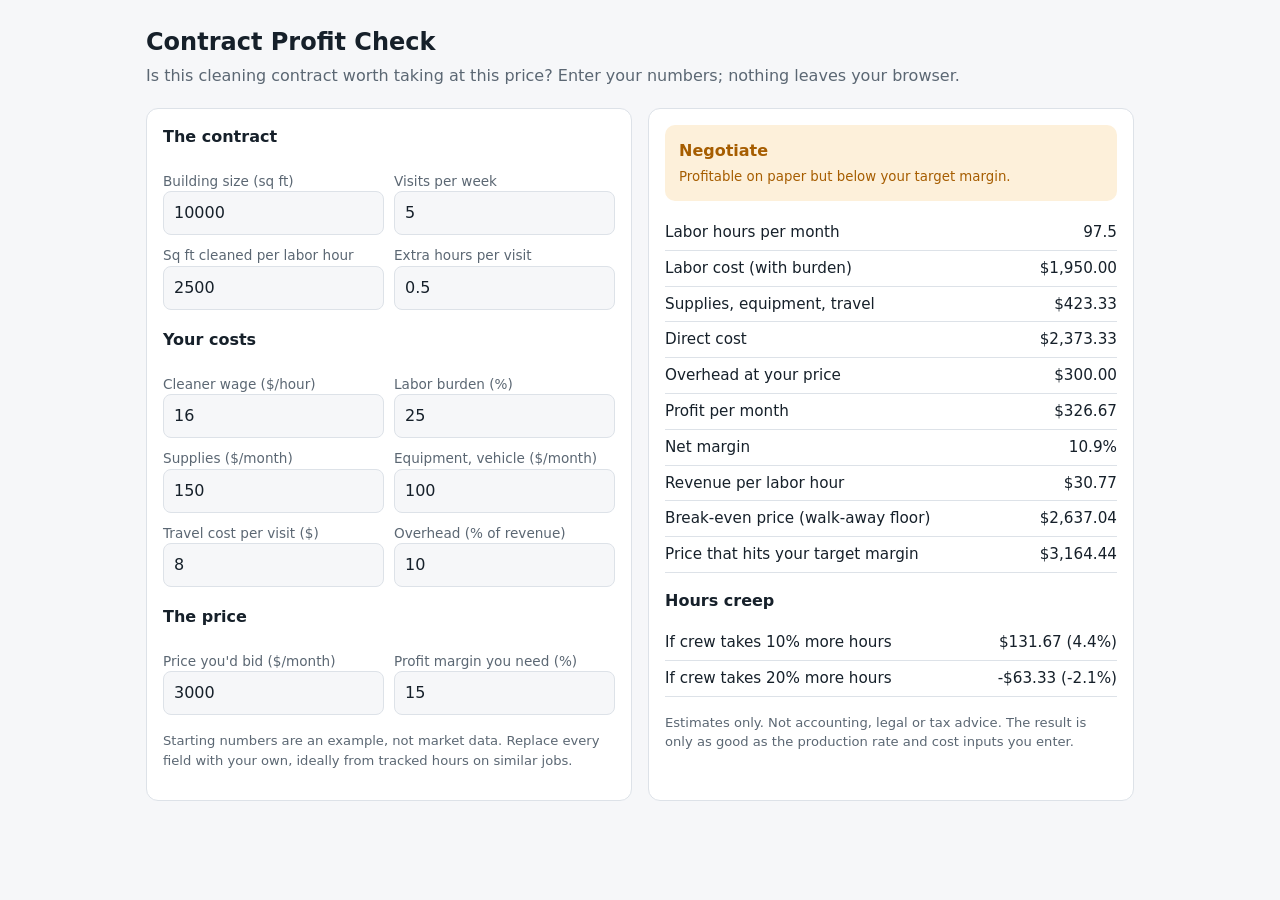
==== index.html @ f7d794c0 "Contract Profit Check: free calculator and spreadsheet Co-Authored-By: Claude Sonnet 5.5 <noreply@an" ====
<!doctype html>
<html lang="en">
<head>
<meta charset="utf-8">
<meta name="viewport" content="width=device-width, initial-scale=1">
<title>Contract Profit Check</title>
<meta name="description" content="Free calculator: enter a commercial cleaning contract's size, labor and costs to see break-even price, profit, and whether to take it.">
<style>
:root{--bg:#f6f7f9;--card:#fff;--ink:#16202a;--mute:#5b6773;--line:#dde2e8;--accent:#0b6b5c;--good:#0b7a4b;--warn:#a65d00;--bad:#b3261e;--goodbg:#e3f4ea;--warnbg:#fdf0da;--badbg:#fbe4e2}
@media (prefers-color-scheme:dark){:root:not([data-theme="light"]){--bg:#0f1418;--card:#171e24;--ink:#e8edf2;--mute:#9aa7b3;--line:#2a343d;--accent:#43c1ab;--good:#5fd39a;--warn:#f0b35a;--bad:#ff8a80;--goodbg:#12301f;--warnbg:#3a2a0e;--badbg:#3d1a18}}
:root[data-theme="dark"]{--bg:#0f1418;--card:#171e24;--ink:#e8edf2;--mute:#9aa7b3;--line:#2a343d;--accent:#43c1ab;--good:#5fd39a;--warn:#f0b35a;--bad:#ff8a80;--goodbg:#12301f;--warnbg:#3a2a0e;--badbg:#3d1a18}
*{box-sizing:border-box}
body{margin:0;background:var(--bg);color:var(--ink);font:16px/1.5 system-ui,-apple-system,Segoe UI,Roboto,sans-serif}
main{max-width:1020px;margin:0 auto;padding:24px 16px 48px}
h1{font-size:1.5rem;margin:0 0 4px}
.sub{color:var(--mute);margin:0 0 20px}
.grid{display:grid;grid-template-columns:1fr 1fr;gap:16px}
@media (max-width:760px){.grid{grid-template-columns:1fr}}
.card{background:var(--card);border:1px solid var(--line);border-radius:12px;padding:16px}
.card h2{font-size:1rem;margin:0 0 12px}
label{display:block;font-size:.85rem;color:var(--mute);margin-top:10px}
input{width:100%;padding:9px 10px;border:1px solid var(--line);border-radius:8px;background:var(--bg);color:var(--ink);font:inherit}
input:focus{outline:2px solid var(--accent);outline-offset:1px}
.row2{display:grid;grid-template-columns:1fr 1fr;gap:10px}
.verdict{border-radius:10px;padding:14px;margin-bottom:14px;font-weight:600}
.verdict small{display:block;font-weight:400;margin-top:4px}
.v-GOOD{background:var(--goodbg);color:var(--good)}.v-NEGOTIATE{background:var(--warnbg);color:var(--warn)}.v-PASS{background:var(--badbg);color:var(--bad)}
table{width:100%;border-collapse:collapse;font-size:.95rem}
td,th{padding:6px 0;border-bottom:1px solid var(--line);text-align:left}
td:last-child,th:last-child{text-align:right;font-variant-numeric:tabular-nums}
.err{color:var(--bad);font-size:.9rem}
.note{color:var(--mute);font-size:.82rem;margin-top:16px}
.cta{display:none;margin-top:14px}
.cta a{color:var(--accent);font-weight:600}
</style>
</head>
<body>
<main>
<h1>Contract Profit Check</h1>
<p class="sub">Is this cleaning contract worth taking at this price? Enter your numbers; nothing leaves your browser.</p>
<div class="grid">
  <section class="card" aria-label="Inputs">
    <h2>The contract</h2>
    <div class="row2">
      <div><label for="sqft">Building size (sq ft)</label><input id="sqft" type="number" inputmode="decimal" min="0" step="any"></div>
      <div><label for="visitsPerWeek">Visits per week</label><input id="visitsPerWeek" type="number" inputmode="decimal" min="0" step="any"></div>
    </div>
    <div class="row2">
      <div><label for="sqftPerHour">Sq ft cleaned per labor hour</label><input id="sqftPerHour" type="number" inputmode="decimal" min="0" step="any"></div>
      <div><label for="extraHoursPerVisit">Extra hours per visit</label><input id="extraHoursPerVisit" type="number" inputmode="decimal" min="0" step="any"></div>
    </div>
    <h2 style="margin-top:18px">Your costs</h2>
    <div class="row2">
      <div><label for="wage">Cleaner wage ($/hour)</label><input id="wage" type="number" inputmode="decimal" min="0" step="any"></div>
      <div><label for="burdenPct">Labor burden (%)</label><input id="burdenPct" type="number" inputmode="decimal" min="0" step="any"></div>
    </div>
    <div class="row2">
      <div><label for="suppliesMonthly">Supplies ($/month)</label><input id="suppliesMonthly" type="number" inputmode="decimal" min="0" step="any"></div>
      <div><label for="equipmentMonthly">Equipment, vehicle ($/month)</label><input id="equipmentMonthly" type="number" inputmode="decimal" min="0" step="any"></div>
    </div>
    <div class="row2">
      <div><label for="travelPerVisit">Travel cost per visit ($)</label><input id="travelPerVisit" type="number" inputmode="decimal" min="0" step="any"></div>
      <div><label for="overheadPct">Overhead (% of revenue)</label><input id="overheadPct" type="number" inputmode="decimal" min="0" step="any"></div>
    </div>
    <h2 style="margin-top:18px">The price</h2>
    <div class="row2">
      <div><label for="quotedMonthly">Price you'd bid ($/month)</label><input id="quotedMonthly" type="number" inputmode="decimal" min="0" step="any"></div>
      <div><label for="targetMarginPct">Profit margin you need (%)</label><input id="targetMarginPct" type="number" inputmode="decimal" min="0" step="any"></div>
    </div>
    <p class="note">Starting numbers are an example, not market data. Replace every field with your own, ideally from tracked hours on similar jobs.</p>
  </section>
  <section class="card" aria-live="polite" aria-label="Results">
    <div id="out"></div>
    <p class="cta" id="cta"></p>
    <p class="note">Estimates only. Not accounting, legal or tax advice. The result is only as good as the production rate and cost inputs you enter.</p>
  </section>
</div>
</main>
<script>
// Single-contract profitability engine for commercial cleaning bids.
// Pure functions, no dependencies. Percentages are fractions (0.25 = 25%).
// All money is per month unless a name says otherwise.

const WEEKS_PER_MONTH = 52 / 12;

const DEFAULTS = Object.freeze({
  sqft: 10000,
  visitsPerWeek: 5,
  sqftPerHour: 2500,        // production rate: sq ft cleaned per labor hour
  extraHoursPerVisit: 0.5,  // setup, restocking, walkthrough, not covered by the rate
  wage: 16,                 // $/hour paid to the cleaner
  burdenPct: 0.25,          // payroll taxes, workers comp, other labor-linked cost
  suppliesMonthly: 150,
  equipmentMonthly: 100,    // equipment wear, replacement, vehicle share
  travelPerVisit: 8,        // fuel and vehicle cost per visit
  overheadPct: 0.10,        // insurance, admin, software, as a share of revenue
  targetMarginPct: 0.15,    // net profit you need on this contract
  quotedMonthly: 3000,      // the price you plan to bid or have been offered
  overruns: [0.10, 0.20],   // "what if the crew needs this much more time"
});

function num(v, name, errors, { min = -Infinity, positive = false } = {}) {
  const n = Number(v);
  if (!Number.isFinite(n)) { errors.push(`${name} must be a number`); return NaN; }
  if (positive && n <= 0) errors.push(`${name} must be greater than 0`);
  else if (n < min) errors.push(`${name} must be at least ${min}`);
  return n;
}

function evaluate(input = {}) {
  const i = { ...DEFAULTS, ...input };
  const errors = [];
  const sqft = num(i.sqft, 'Square feet', errors, { positive: true });
  const visitsPerWeek = num(i.visitsPerWeek, 'Visits per week', errors, { positive: true });
  const sqftPerHour = num(i.sqftPerHour, 'Production rate', errors, { positive: true });
  const extra = num(i.extraHoursPerVisit, 'Extra hours per visit', errors, { min: 0 });
  const wage = num(i.wage, 'Wage', errors, { min: 0 });
  const burden = num(i.burdenPct, 'Labor burden', errors, { min: 0 });
  const supplies = num(i.suppliesMonthly, 'Supplies', errors, { min: 0 });
  const equipment = num(i.equipmentMonthly, 'Equipment', errors, { min: 0 });
  const travel = num(i.travelPerVisit, 'Travel per visit', errors, { min: 0 });
  const overheadPct = num(i.overheadPct, 'Overhead', errors, { min: 0 });
  const targetMargin = num(i.targetMarginPct, 'Target margin', errors, { min: 0 });
  const quoted = num(i.quotedMonthly, 'Quoted price', errors, { min: 0 });
  if (overheadPct + targetMargin >= 1) errors.push('Overhead plus target margin must be under 100%');
  if (errors.length) return { ok: false, errors };

  const visitsPerMonth = visitsPerWeek * WEEKS_PER_MONTH;
  const hoursPerVisit = sqft / sqftPerHour + extra;
  const laborHours = hoursPerVisit * visitsPerMonth;
  const loadedWage = wage * (1 + burden);
  const travelCost = travel * visitsPerMonth;

  const costAt = (hours) => hours * loadedWage + supplies + equipment + travelCost;
  const directCost = costAt(laborHours);

  const breakEven = directCost / (1 - overheadPct);
  const targetPrice = directCost / (1 - overheadPct - targetMargin);

  const outcomeAt = (hours) => {
    const direct = costAt(hours);
    const overhead = overheadPct * quoted;
    const profit = quoted - direct - overhead;
    return {
      laborHours: hours,
      directCost: direct,
      profit,
      margin: quoted > 0 ? profit / quoted : NaN,
    };
  };

  const base = outcomeAt(laborHours);
  // Compare at cent precision so float noise at exactly break-even or target
  // does not flip the verdict.
  const cents = Math.round(base.profit * 100);
  const targetCents = Math.round(targetMargin * quoted * 100);
  const verdict = quoted === 0 ? 'PASS'
    : cents >= targetCents ? 'GOOD'
    : cents >= 0 ? 'NEGOTIATE' : 'PASS';

  return {
    ok: true,
    errors: [],
    visitsPerMonth,
    hoursPerVisit,
    laborHours,
    loadedWage,
    laborCost: laborHours * loadedWage,
    suppliesCost: supplies,
    equipmentCost: equipment,
    travelCost,
    directCost,
    overheadAtQuote: overheadPct * quoted,
    breakEven,
    targetPrice,
    profit: base.profit,
    margin: base.margin,
    revenuePerLaborHour: quoted / laborHours,
    profitPerLaborHour: base.profit / laborHours,
    pricePerSqft: quoted / sqft,
    verdict,
    // How much less than the target price you are quoting (positive = under target price).
    gapToTarget: targetPrice - quoted,
    sensitivity: (i.overruns || []).map((o) => ({ overrun: o, ...outcomeAt(laborHours * (1 + o)) })),
  };
}

const CTA_URL = ""; // set only after the owner approves a destination
const CTA_TEXT = "";
const pctFields = ["burdenPct","overheadPct","targetMarginPct"];
const fields = ["sqft","visitsPerWeek","sqftPerHour","extraHoursPerVisit","wage","burdenPct","suppliesMonthly","equipmentMonthly","travelPerVisit","overheadPct","targetMarginPct","quotedMonthly"];
for (const f of fields) {
  const v = DEFAULTS[f];
  document.getElementById(f).value = pctFields.includes(f) ? +(v*100).toFixed(2) : v;
}
const $ = (n) => (n<0?"-":"") + "$" + Math.abs(n).toLocaleString("en-US",{minimumFractionDigits:2,maximumFractionDigits:2});
const P = (n) => (n*100).toFixed(1) + "%";
const MSG = {
  GOOD: ["Take it", "Meets your margin target at this price."],
  NEGOTIATE: ["Negotiate", "Profitable on paper but below your target margin."],
  PASS: ["Pass at this price", "You lose money after overhead, or the price is zero."],
};
function read() {
  const o = {};
  for (const f of fields) {
    const raw = document.getElementById(f).value;
    o[f] = raw === "" ? NaN : (pctFields.includes(f) ? Number(raw)/100 : Number(raw));
  }
  return o;
}
function render() {
  const r = evaluate(read());
  const out = document.getElementById("out");
  if (!r.ok) { out.innerHTML = '<p class="err">' + r.errors.map(e=>e.replace(/</g,"&lt;")).join("<br>") + '</p>'; return; }
  const [t, d] = MSG[r.verdict];
  const rows = [
    ["Labor hours per month", r.laborHours.toFixed(1)],
    ["Labor cost (with burden)", $(r.laborCost)],
    ["Supplies, equipment, travel", $(r.suppliesCost + r.equipmentCost + r.travelCost)],
    ["Direct cost", $(r.directCost)],
    ["Overhead at your price", $(r.overheadAtQuote)],
    ["Profit per month", $(r.profit)],
    ["Net margin", P(r.margin)],
    ["Revenue per labor hour", $(r.revenuePerLaborHour)],
    ["Break-even price (walk-away floor)", $(r.breakEven)],
    ["Price that hits your target margin", $(r.targetPrice)],
  ];
  const sens = r.sensitivity.map(s => `<tr><td>If crew takes ${(s.overrun*100).toFixed(0)}% more hours</td><td>${$(s.profit)} (${P(s.margin)})</td></tr>`).join("");
  out.innerHTML = `<div class="verdict v-${r.verdict}">${t}<small>${d}</small></div>
    <table><tbody>${rows.map(([a,b])=>`<tr><td>${a}</td><td>${b}</td></tr>`).join("")}</tbody></table>
    <h2 style="margin-top:16px">Hours creep</h2>
    <table><tbody>${sens}</tbody></table>`;
}
document.querySelectorAll("input").forEach(i => i.addEventListener("input", render));
if (CTA_URL) { const c = document.getElementById("cta"); c.style.display="block"; const a = document.createElement("a"); a.href = CTA_URL; a.textContent = CTA_TEXT; c.appendChild(a); }
render();
</script>
</body>
</html>
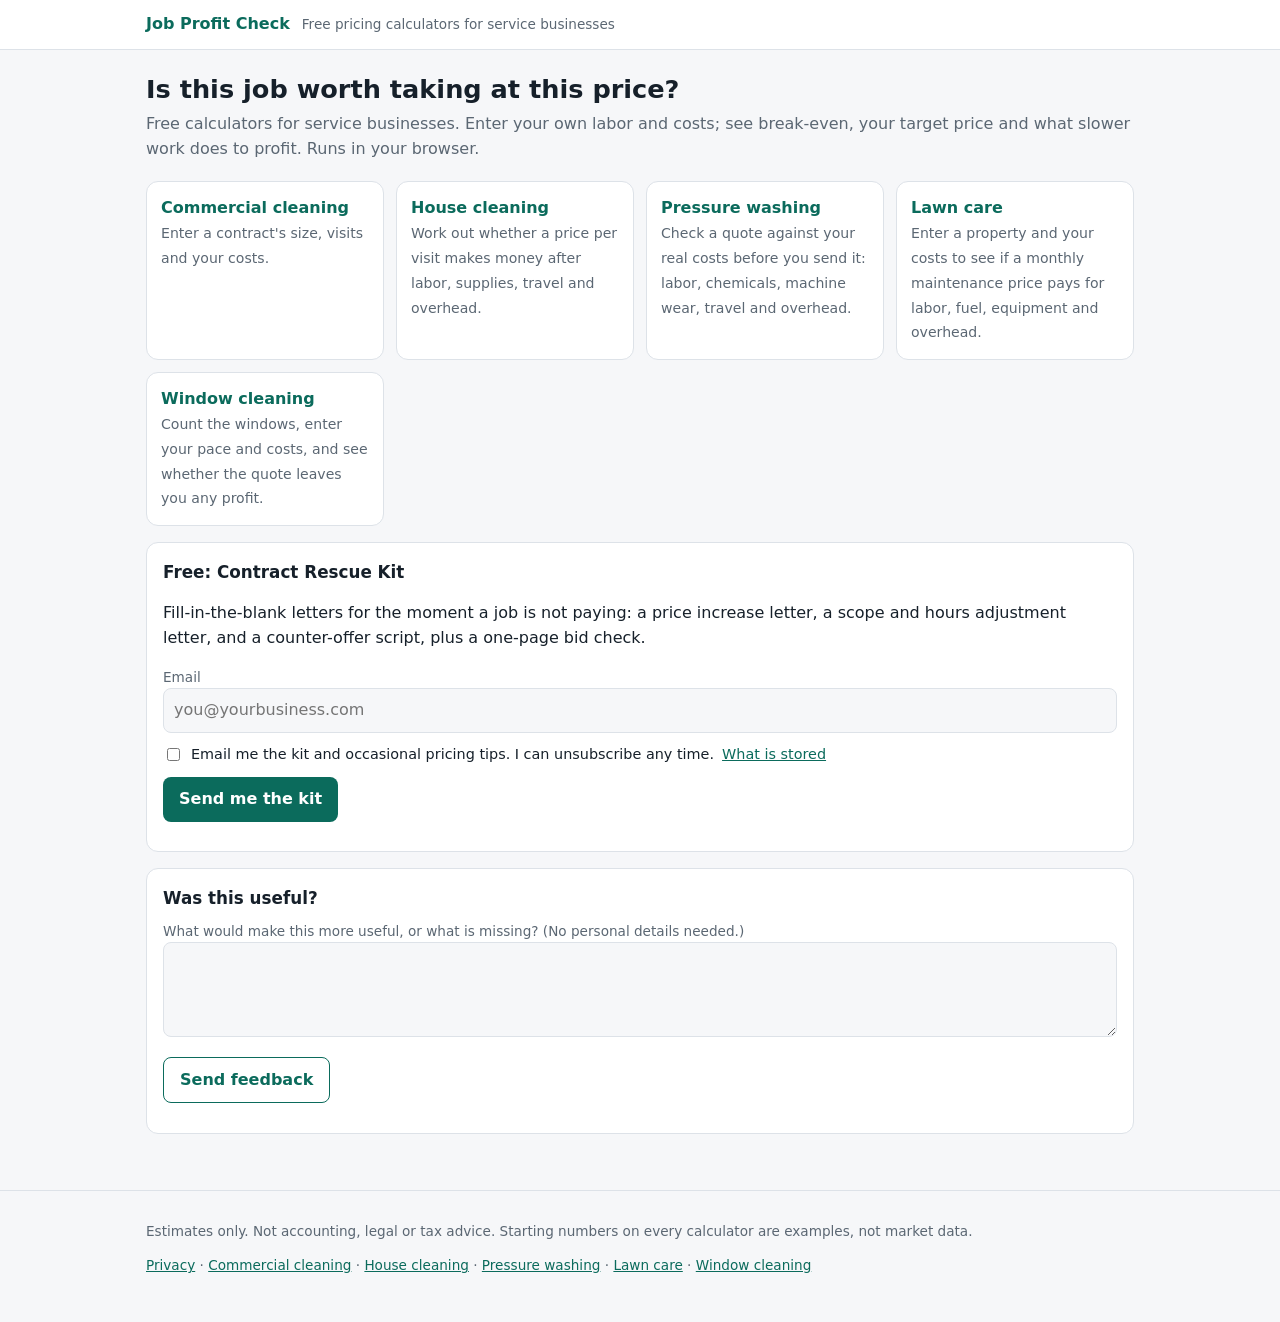
==== commit 03c5b601: "Five trade calculators, hub, rescue kit, privacy, sitemap, analytics and opt-in hooks Co-Authored-By" ====
--- a/index.html
+++ b/index.html
@@ -1,239 +1,45 @@
 <!doctype html>
-<html lang="en">
-<head>
-<meta charset="utf-8">
-<meta name="viewport" content="width=device-width, initial-scale=1">
-<title>Contract Profit Check</title>
-<meta name="description" content="Free calculator: enter a commercial cleaning contract's size, labor and costs to see break-even price, profit, and whether to take it.">
-<style>
-:root{--bg:#f6f7f9;--card:#fff;--ink:#16202a;--mute:#5b6773;--line:#dde2e8;--accent:#0b6b5c;--good:#0b7a4b;--warn:#a65d00;--bad:#b3261e;--goodbg:#e3f4ea;--warnbg:#fdf0da;--badbg:#fbe4e2}
-@media (prefers-color-scheme:dark){:root:not([data-theme="light"]){--bg:#0f1418;--card:#171e24;--ink:#e8edf2;--mute:#9aa7b3;--line:#2a343d;--accent:#43c1ab;--good:#5fd39a;--warn:#f0b35a;--bad:#ff8a80;--goodbg:#12301f;--warnbg:#3a2a0e;--badbg:#3d1a18}}
-:root[data-theme="dark"]{--bg:#0f1418;--card:#171e24;--ink:#e8edf2;--mute:#9aa7b3;--line:#2a343d;--accent:#43c1ab;--good:#5fd39a;--warn:#f0b35a;--bad:#ff8a80;--goodbg:#12301f;--warnbg:#3a2a0e;--badbg:#3d1a18}
-*{box-sizing:border-box}
-body{margin:0;background:var(--bg);color:var(--ink);font:16px/1.5 system-ui,-apple-system,Segoe UI,Roboto,sans-serif}
-main{max-width:1020px;margin:0 auto;padding:24px 16px 48px}
-h1{font-size:1.5rem;margin:0 0 4px}
-.sub{color:var(--mute);margin:0 0 20px}
-.grid{display:grid;grid-template-columns:1fr 1fr;gap:16px}
-@media (max-width:760px){.grid{grid-template-columns:1fr}}
-.card{background:var(--card);border:1px solid var(--line);border-radius:12px;padding:16px}
-.card h2{font-size:1rem;margin:0 0 12px}
-label{display:block;font-size:.85rem;color:var(--mute);margin-top:10px}
-input{width:100%;padding:9px 10px;border:1px solid var(--line);border-radius:8px;background:var(--bg);color:var(--ink);font:inherit}
-input:focus{outline:2px solid var(--accent);outline-offset:1px}
-.row2{display:grid;grid-template-columns:1fr 1fr;gap:10px}
-.verdict{border-radius:10px;padding:14px;margin-bottom:14px;font-weight:600}
-.verdict small{display:block;font-weight:400;margin-top:4px}
-.v-GOOD{background:var(--goodbg);color:var(--good)}.v-NEGOTIATE{background:var(--warnbg);color:var(--warn)}.v-PASS{background:var(--badbg);color:var(--bad)}
-table{width:100%;border-collapse:collapse;font-size:.95rem}
-td,th{padding:6px 0;border-bottom:1px solid var(--line);text-align:left}
-td:last-child,th:last-child{text-align:right;font-variant-numeric:tabular-nums}
-.err{color:var(--bad);font-size:.9rem}
-.note{color:var(--mute);font-size:.82rem;margin-top:16px}
-.cta{display:none;margin-top:14px}
-.cta a{color:var(--accent);font-weight:600}
-</style>
-</head>
-<body>
-<main>
-<h1>Contract Profit Check</h1>
-<p class="sub">Is this cleaning contract worth taking at this price? Enter your numbers; nothing leaves your browser.</p>
-<div class="grid">
-  <section class="card" aria-label="Inputs">
-    <h2>The contract</h2>
-    <div class="row2">
-      <div><label for="sqft">Building size (sq ft)</label><input id="sqft" type="number" inputmode="decimal" min="0" step="any"></div>
-      <div><label for="visitsPerWeek">Visits per week</label><input id="visitsPerWeek" type="number" inputmode="decimal" min="0" step="any"></div>
-    </div>
-    <div class="row2">
-      <div><label for="sqftPerHour">Sq ft cleaned per labor hour</label><input id="sqftPerHour" type="number" inputmode="decimal" min="0" step="any"></div>
-      <div><label for="extraHoursPerVisit">Extra hours per visit</label><input id="extraHoursPerVisit" type="number" inputmode="decimal" min="0" step="any"></div>
-    </div>
-    <h2 style="margin-top:18px">Your costs</h2>
-    <div class="row2">
-      <div><label for="wage">Cleaner wage ($/hour)</label><input id="wage" type="number" inputmode="decimal" min="0" step="any"></div>
-      <div><label for="burdenPct">Labor burden (%)</label><input id="burdenPct" type="number" inputmode="decimal" min="0" step="any"></div>
-    </div>
-    <div class="row2">
-      <div><label for="suppliesMonthly">Supplies ($/month)</label><input id="suppliesMonthly" type="number" inputmode="decimal" min="0" step="any"></div>
-      <div><label for="equipmentMonthly">Equipment, vehicle ($/month)</label><input id="equipmentMonthly" type="number" inputmode="decimal" min="0" step="any"></div>
-    </div>
-    <div class="row2">
-      <div><label for="travelPerVisit">Travel cost per visit ($)</label><input id="travelPerVisit" type="number" inputmode="decimal" min="0" step="any"></div>
-      <div><label for="overheadPct">Overhead (% of revenue)</label><input id="overheadPct" type="number" inputmode="decimal" min="0" step="any"></div>
-    </div>
-    <h2 style="margin-top:18px">The price</h2>
-    <div class="row2">
-      <div><label for="quotedMonthly">Price you'd bid ($/month)</label><input id="quotedMonthly" type="number" inputmode="decimal" min="0" step="any"></div>
-      <div><label for="targetMarginPct">Profit margin you need (%)</label><input id="targetMarginPct" type="number" inputmode="decimal" min="0" step="any"></div>
-    </div>
-    <p class="note">Starting numbers are an example, not market data. Replace every field with your own, ideally from tracked hours on similar jobs.</p>
-  </section>
-  <section class="card" aria-live="polite" aria-label="Results">
-    <div id="out"></div>
-    <p class="cta" id="cta"></p>
-    <p class="note">Estimates only. Not accounting, legal or tax advice. The result is only as good as the production rate and cost inputs you enter.</p>
-  </section>
-</div>
+<html lang="en"><head>
+<meta charset="utf-8"><meta name="viewport" content="width=device-width, initial-scale=1">
+<title>Job Profit Check: free pricing calculators for service businesses</title>
+<meta name="description" content="Free calculators that show whether a cleaning, pressure washing, lawn care or window cleaning job makes money after labor, supplies, travel and overhead.">
+<link rel="canonical" href="https://maramreddyajit-commits.github.io/contract-profit-check/">
+<meta property="og:title" content="Job Profit Check: free pricing calculators for service businesses"><meta property="og:description" content="Free calculators that show whether a cleaning, pressure washing, lawn care or window cleaning job makes money after labor, supplies, travel and overhead."><meta property="og:type" content="website">
+<link rel="stylesheet" href="assets/style.css">
+
+</head><body>
+<header class="top"><div class="wrap"><a class="brand" href="./">Job Profit Check</a><span class="tag">Free pricing calculators for service businesses</span></div></header>
+
+<main class="wrap">
+<h1>Is this job worth taking at this price?</h1>
+<p class="sub">Free calculators for service businesses. Enter your own labor and costs; see break-even, your target price and what slower work does to profit. Runs in your browser.</p>
+<div class="tiles"><a class="tile" href="commercial-cleaning/"><strong>Commercial cleaning</strong><span>Enter a contract's size, visits and your costs.</span></a><a class="tile" href="house-cleaning/"><strong>House cleaning</strong><span>Work out whether a price per visit makes money after labor, supplies, travel and overhead.</span></a><a class="tile" href="pressure-washing/"><strong>Pressure washing</strong><span>Check a quote against your real costs before you send it: labor, chemicals, machine wear, travel and overhead.</span></a><a class="tile" href="lawn-care/"><strong>Lawn care</strong><span>Enter a property and your costs to see if a monthly maintenance price pays for labor, fuel, equipment and overhead.</span></a><a class="tile" href="window-cleaning/"><strong>Window cleaning</strong><span>Count the windows, enter your pace and costs, and see whether the quote leaves you any profit.</span></a></div>
+<section class="card optin" id="kit">
+<h2>Free: Contract Rescue Kit</h2>
+<p>Fill-in-the-blank letters for the moment a job is not paying: a price increase letter, a scope and hours adjustment letter, and a counter-offer script, plus a one-page bid check.</p>
+<form id="optin-form" novalidate>
+  <label for="em">Email</label>
+  <input id="em" name="email" type="email" autocomplete="email" required placeholder="you@yourbusiness.com">
+  <input class="hp" name="website" tabindex="-1" autocomplete="off" aria-hidden="true">
+  <label class="check"><input type="checkbox" name="consent" required> Email me the kit and occasional pricing tips. I can unsubscribe any time. <a href="privacy/">What is stored</a></label>
+  <button type="submit">Send me the kit</button>
+  <p class="msg" id="optin-msg" role="status"></p>
+</form>
+</section>
+<section class="card">
+<h2>Was this useful?</h2>
+<form id="fb-form" novalidate>
+  <label for="fb">What would make this more useful, or what is missing? (No personal details needed.)</label>
+  <textarea id="fb" name="message" rows="3" maxlength="1500"></textarea>
+  <input class="hp" name="website" tabindex="-1" autocomplete="off" aria-hidden="true">
+  <button type="submit" class="secondary">Send feedback</button>
+  <p class="msg" id="fb-msg" role="status"></p>
+</form></section>
 </main>
-<script>
-// Single-contract profitability engine for commercial cleaning bids.
-// Pure functions, no dependencies. Percentages are fractions (0.25 = 25%).
-// All money is per month unless a name says otherwise.
-
-const WEEKS_PER_MONTH = 52 / 12;
-
-const DEFAULTS = Object.freeze({
-  sqft: 10000,
-  visitsPerWeek: 5,
-  sqftPerHour: 2500,        // production rate: sq ft cleaned per labor hour
-  extraHoursPerVisit: 0.5,  // setup, restocking, walkthrough, not covered by the rate
-  wage: 16,                 // $/hour paid to the cleaner
-  burdenPct: 0.25,          // payroll taxes, workers comp, other labor-linked cost
-  suppliesMonthly: 150,
-  equipmentMonthly: 100,    // equipment wear, replacement, vehicle share
-  travelPerVisit: 8,        // fuel and vehicle cost per visit
-  overheadPct: 0.10,        // insurance, admin, software, as a share of revenue
-  targetMarginPct: 0.15,    // net profit you need on this contract
-  quotedMonthly: 3000,      // the price you plan to bid or have been offered
-  overruns: [0.10, 0.20],   // "what if the crew needs this much more time"
-});
-
-function num(v, name, errors, { min = -Infinity, positive = false } = {}) {
-  const n = Number(v);
-  if (!Number.isFinite(n)) { errors.push(`${name} must be a number`); return NaN; }
-  if (positive && n <= 0) errors.push(`${name} must be greater than 0`);
-  else if (n < min) errors.push(`${name} must be at least ${min}`);
-  return n;
-}
-
-function evaluate(input = {}) {
-  const i = { ...DEFAULTS, ...input };
-  const errors = [];
-  const sqft = num(i.sqft, 'Square feet', errors, { positive: true });
-  const visitsPerWeek = num(i.visitsPerWeek, 'Visits per week', errors, { positive: true });
-  const sqftPerHour = num(i.sqftPerHour, 'Production rate', errors, { positive: true });
-  const extra = num(i.extraHoursPerVisit, 'Extra hours per visit', errors, { min: 0 });
-  const wage = num(i.wage, 'Wage', errors, { min: 0 });
-  const burden = num(i.burdenPct, 'Labor burden', errors, { min: 0 });
-  const supplies = num(i.suppliesMonthly, 'Supplies', errors, { min: 0 });
-  const equipment = num(i.equipmentMonthly, 'Equipment', errors, { min: 0 });
-  const travel = num(i.travelPerVisit, 'Travel per visit', errors, { min: 0 });
-  const overheadPct = num(i.overheadPct, 'Overhead', errors, { min: 0 });
-  const targetMargin = num(i.targetMarginPct, 'Target margin', errors, { min: 0 });
-  const quoted = num(i.quotedMonthly, 'Quoted price', errors, { min: 0 });
-  if (overheadPct + targetMargin >= 1) errors.push('Overhead plus target margin must be under 100%');
-  if (errors.length) return { ok: false, errors };
-
-  const visitsPerMonth = visitsPerWeek * WEEKS_PER_MONTH;
-  const hoursPerVisit = sqft / sqftPerHour + extra;
-  const laborHours = hoursPerVisit * visitsPerMonth;
-  const loadedWage = wage * (1 + burden);
-  const travelCost = travel * visitsPerMonth;
-
-  const costAt = (hours) => hours * loadedWage + supplies + equipment + travelCost;
-  const directCost = costAt(laborHours);
-
-  const breakEven = directCost / (1 - overheadPct);
-  const targetPrice = directCost / (1 - overheadPct - targetMargin);
-
-  const outcomeAt = (hours) => {
-    const direct = costAt(hours);
-    const overhead = overheadPct * quoted;
-    const profit = quoted - direct - overhead;
-    return {
-      laborHours: hours,
-      directCost: direct,
-      profit,
-      margin: quoted > 0 ? profit / quoted : NaN,
-    };
-  };
-
-  const base = outcomeAt(laborHours);
-  // Compare at cent precision so float noise at exactly break-even or target
-  // does not flip the verdict.
-  const cents = Math.round(base.profit * 100);
-  const targetCents = Math.round(targetMargin * quoted * 100);
-  const verdict = quoted === 0 ? 'PASS'
-    : cents >= targetCents ? 'GOOD'
-    : cents >= 0 ? 'NEGOTIATE' : 'PASS';
-
-  return {
-    ok: true,
-    errors: [],
-    visitsPerMonth,
-    hoursPerVisit,
-    laborHours,
-    loadedWage,
-    laborCost: laborHours * loadedWage,
-    suppliesCost: supplies,
-    equipmentCost: equipment,
-    travelCost,
-    directCost,
-    overheadAtQuote: overheadPct * quoted,
-    breakEven,
-    targetPrice,
-    profit: base.profit,
-    margin: base.margin,
-    revenuePerLaborHour: quoted / laborHours,
-    profitPerLaborHour: base.profit / laborHours,
-    pricePerSqft: quoted / sqft,
-    verdict,
-    // How much less than the target price you are quoting (positive = under target price).
-    gapToTarget: targetPrice - quoted,
-    sensitivity: (i.overruns || []).map((o) => ({ overrun: o, ...outcomeAt(laborHours * (1 + o)) })),
-  };
-}
-
-const CTA_URL = ""; // set only after the owner approves a destination
-const CTA_TEXT = "";
-const pctFields = ["burdenPct","overheadPct","targetMarginPct"];
-const fields = ["sqft","visitsPerWeek","sqftPerHour","extraHoursPerVisit","wage","burdenPct","suppliesMonthly","equipmentMonthly","travelPerVisit","overheadPct","targetMarginPct","quotedMonthly"];
-for (const f of fields) {
-  const v = DEFAULTS[f];
-  document.getElementById(f).value = pctFields.includes(f) ? +(v*100).toFixed(2) : v;
-}
-const $ = (n) => (n<0?"-":"") + "$" + Math.abs(n).toLocaleString("en-US",{minimumFractionDigits:2,maximumFractionDigits:2});
-const P = (n) => (n*100).toFixed(1) + "%";
-const MSG = {
-  GOOD: ["Take it", "Meets your margin target at this price."],
-  NEGOTIATE: ["Negotiate", "Profitable on paper but below your target margin."],
-  PASS: ["Pass at this price", "You lose money after overhead, or the price is zero."],
-};
-function read() {
-  const o = {};
-  for (const f of fields) {
-    const raw = document.getElementById(f).value;
-    o[f] = raw === "" ? NaN : (pctFields.includes(f) ? Number(raw)/100 : Number(raw));
-  }
-  return o;
-}
-function render() {
-  const r = evaluate(read());
-  const out = document.getElementById("out");
-  if (!r.ok) { out.innerHTML = '<p class="err">' + r.errors.map(e=>e.replace(/</g,"&lt;")).join("<br>") + '</p>'; return; }
-  const [t, d] = MSG[r.verdict];
-  const rows = [
-    ["Labor hours per month", r.laborHours.toFixed(1)],
-    ["Labor cost (with burden)", $(r.laborCost)],
-    ["Supplies, equipment, travel", $(r.suppliesCost + r.equipmentCost + r.travelCost)],
-    ["Direct cost", $(r.directCost)],
-    ["Overhead at your price", $(r.overheadAtQuote)],
-    ["Profit per month", $(r.profit)],
-    ["Net margin", P(r.margin)],
-    ["Revenue per labor hour", $(r.revenuePerLaborHour)],
-    ["Break-even price (walk-away floor)", $(r.breakEven)],
-    ["Price that hits your target margin", $(r.targetPrice)],
-  ];
-  const sens = r.sensitivity.map(s => `<tr><td>If crew takes ${(s.overrun*100).toFixed(0)}% more hours</td><td>${$(s.profit)} (${P(s.margin)})</td></tr>`).join("");
-  out.innerHTML = `<div class="verdict v-${r.verdict}">${t}<small>${d}</small></div>
-    <table><tbody>${rows.map(([a,b])=>`<tr><td>${a}</td><td>${b}</td></tr>`).join("")}</tbody></table>
-    <h2 style="margin-top:16px">Hours creep</h2>
-    <table><tbody>${sens}</tbody></table>`;
-}
-document.querySelectorAll("input").forEach(i => i.addEventListener("input", render));
-if (CTA_URL) { const c = document.getElementById("cta"); c.style.display="block"; const a = document.createElement("a"); a.href = CTA_URL; a.textContent = CTA_TEXT; c.appendChild(a); }
-render();
-</script>
-</body>
-</html>
+<footer><div class="wrap">
+<p>Estimates only. Not accounting, legal or tax advice. Starting numbers on every calculator are examples, not market data.</p>
+<p><a href="privacy/">Privacy</a> · <a href="commercial-cleaning/">Commercial cleaning</a> · <a href="house-cleaning/">House cleaning</a> · <a href="pressure-washing/">Pressure washing</a> · <a href="lawn-care/">Lawn care</a> · <a href="window-cleaning/">Window cleaning</a></p>
+</div></footer>
+<script>window.CFG={"slug":"hub","hub":true,"api":"https://profit-check-api.maramreddyajit.workers.dev"};</script>
+<script src="assets/app.js"></script>
+</body></html>
--- a/assets/style.css
+++ b/assets/style.css
@@ -0,0 +1,27 @@
+:root{--bg:#f6f7f9;--card:#fff;--ink:#16202a;--mute:#5b6773;--line:#dde2e8;--accent:#0b6b5c;--accent-ink:#fff;--good:#0b7a4b;--warn:#a65d00;--bad:#b3261e;--goodbg:#e3f4ea;--warnbg:#fdf0da;--badbg:#fbe4e2}
+@media (prefers-color-scheme:dark){:root{--bg:#0f1418;--card:#171e24;--ink:#e8edf2;--mute:#9aa7b3;--line:#2a343d;--accent:#43c1ab;--accent-ink:#0f1418;--good:#5fd39a;--warn:#f0b35a;--bad:#ff8a80;--goodbg:#12301f;--warnbg:#3a2a0e;--badbg:#3d1a18}}
+*{box-sizing:border-box}
+body{margin:0;background:var(--bg);color:var(--ink);font:16px/1.55 system-ui,-apple-system,Segoe UI,Roboto,sans-serif}
+.wrap{max-width:1020px;margin:0 auto;padding:0 16px}
+main.wrap{padding-top:24px;padding-bottom:40px}
+.top{border-bottom:1px solid var(--line);background:var(--card)}.top .wrap{display:flex;gap:12px;align-items:baseline;padding-top:12px;padding-bottom:12px;flex-wrap:wrap}
+.brand{font-weight:700;color:var(--accent);text-decoration:none}.tag{color:var(--mute);font-size:.85rem}
+h1{font-size:1.6rem;line-height:1.25;margin:0 0 6px}.sub{color:var(--mute);margin:0 0 20px}
+h2{font-size:1.05rem;margin:0 0 10px}h2.gap{margin-top:18px}h3{font-size:.98rem;margin:14px 0 4px}
+.grid{display:grid;grid-template-columns:1fr 1fr;gap:16px;margin-bottom:16px}@media (max-width:760px){.grid{grid-template-columns:1fr}}
+.card{background:var(--card);border:1px solid var(--line);border-radius:12px;padding:16px;margin-bottom:16px}.grid .card{margin-bottom:0}
+label{display:block;font-size:.85rem;color:var(--mute);margin-top:10px}
+input,textarea{width:100%;padding:9px 10px;border:1px solid var(--line);border-radius:8px;background:var(--bg);color:var(--ink);font:inherit}
+input:focus,textarea:focus,button:focus-visible,a:focus-visible{outline:2px solid var(--accent);outline-offset:2px}
+.row2{display:grid;grid-template-columns:1fr 1fr;gap:10px}
+.check{display:flex;gap:8px;align-items:flex-start;color:var(--ink);font-size:.9rem}.check input{width:auto;margin-top:5px}
+button{margin-top:12px;padding:10px 16px;border:0;border-radius:8px;background:var(--accent);color:var(--accent-ink);font:inherit;font-weight:600;cursor:pointer}button.secondary{background:transparent;color:var(--accent);border:1px solid var(--accent)}
+.hp{position:absolute;left:-9999px;height:0;width:0;opacity:0}
+.verdict{border-radius:10px;padding:14px;margin-bottom:14px;font-weight:600}.verdict small{display:block;font-weight:400;margin-top:4px}
+.v-GOOD{background:var(--goodbg);color:var(--good)}.v-NEGOTIATE{background:var(--warnbg);color:var(--warn)}.v-PASS{background:var(--badbg);color:var(--bad)}
+table{width:100%;border-collapse:collapse;font-size:.95rem}td{padding:6px 0;border-bottom:1px solid var(--line)}td:last-child{text-align:right;font-variant-numeric:tabular-nums}
+.err{color:var(--bad)}.note,.msg{color:var(--mute);font-size:.85rem}a{color:var(--accent)}
+.tiles{display:grid;grid-template-columns:repeat(auto-fit,minmax(220px,1fr));gap:12px;margin-bottom:16px}.tile{display:block;background:var(--card);border:1px solid var(--line);border-radius:12px;padding:14px;text-decoration:none;color:var(--ink)}.tile strong{display:block;color:var(--accent)}.tile span{color:var(--mute);font-size:.88rem}
+footer{border-top:1px solid var(--line);color:var(--mute);font-size:.85rem;padding:16px 0 32px}
+.kit .card li,.kit .card p{margin:6px 0}
+@media print{.top,footer{display:none}body{background:#fff;color:#000}.card{border:1px solid #bbb;break-inside:avoid}}
